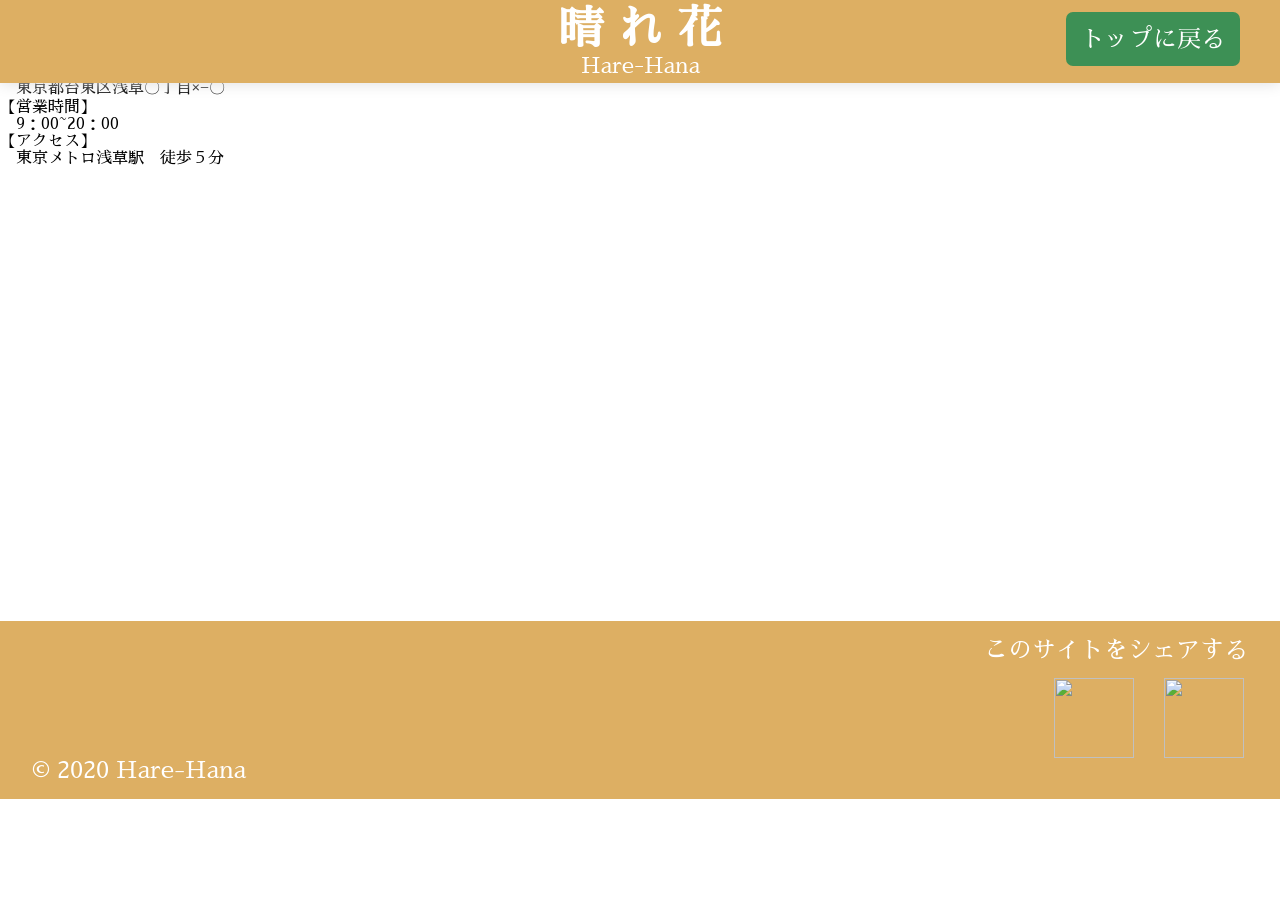
==== access.html @ f0dcaac5 "Create access.html" ====
<!doctype html>
<html lang="ja">
    <head>
        <meta charset="UTF-8">
        <title>晴れ花 | アクセス</title>
        <link rel="shortcut icon" href="images/sakira_icon.png">
        <meta name="description" content="着物レンタル「晴れ花」のホームページ。※Webの勉強のために作った、架空のサイトです。このお店は実在しません。">
        <meta property="og：title" content="晴れ花 | アクセス">
        <meta property="og：site_name" content="晴れ花">
        <meta property="og：description" content=" 着物レンタル「晴れ花」のホームページ。※Webの勉強のために作った、架空のサイトです。このお店は実在しません。">
        <meta property="og：type" content="website">
        <meta property="og：url" content="">
        <meta property="og：image" content src="images/p7145.jpg">
        <meta property="twitter：card" content="summary_large_image">
        <meta property = "fb:app_id" content="690927898114323">
        
        
        <link href="https://fonts.googleapis.com/css?family=Sawarabi+Mincho" rel="stylesheet">
        <link rel="stylesheet" href="common.css">
        <link rel="stylesheet" href="access.css">
        <link rel="stylesheet" href="responsive.css">
    </head>
    
    <body>
    
    <div id="fb-root"></div>
    <script async defer crossorigin="anonymous" src="https://connect.facebook.net/ja_JP/sdk.js#xfbml=1&version=v6.0"></script>
    
    
    <div class="header">
        <div class="menu">
           
        </div>
        
        
        <div class="header-title">
            <h1>晴 れ 花</h1>
            <p>Hare-Hana</p>
        </div>
        
        
        <div class="header-btn">
            <a href="index.html">トップに戻る</a>
        </div>
    </div>
        
        
        <div class="access">
            <div class="access-headline">
            <h1> ア <span>ク セ</span> ス</h1>
            <p class="circle-mark"></p>
            </div>
                
            <div class="access-wrap">
                <div class="access-text">
                    <h2>晴れ花</h2>
                    <p>〒111-00××<br>　東京都台東区浅草〇丁目×−〇</p>
                    <p>【営業時間】<br>　9：00~20：00</p>
                    <p>【アクセス】<br>　東京メトロ浅草駅　徒歩５分</p>
                </div>
                <div class="access-map">
                    <iframe src="https://www.google.com/maps/embed?pb=!1m18!1m12!1m3!1d3239.66552101517!2d139.79298631566604!3d35.70984773600867!2m3!1f0!2f0!3f0!3m2!1i1024!2i768!4f13.1!3m3!1m2!1s0x60188ec6db068cd1%3A0xd9a856805c8012bd!2z5rWF6I2J5a-6IOmbt-mWgA!5e0!3m2!1sja!2sjp!4v1586741647687!5m2!1sja!2sjp" width="600" height="450" frameborder="0" style="border:0;" allowfullscreen="" aria-hidden="false" tabindex="0"></iframe>
                </div>
            </div>
        </div>
        
        
        
        
        
        
        <div class="fotter">
           
           <div class="fotter-left">
               <p>&copy; 2020 Hare-Hana</p>
           </div>
           
           <div class="fotter-right">
               <p>このサイトをシェアする</p>
               
               <div class="icon-wrap">
                   <div class="twitter icon">
                       <a href="https://twitter.com/share?ref_src=twsrc%5Etfw" class="twitter-share-button"  data-show-count="false">
                                <img class="twitter-img" src="images/Twitter-Circle.png" charset="utf-8"></a>
                   </div>
                   
                   <div class="facebook icon">
                        <a href="https://www.facebook.com/sharer/sharer.php">
                                <img class="facebook-img" src="images/f_logo_RGB-Hex-Blue_512.png"></a>
                   </div>
               </div>
           </div>
        </div>
        
    </body>
</html>
---- common.css ----
@charset "utf-8";

*{
    margin: 0;
    padding: 0;
    font-family: "Sawarabi Mincho";　"serif";
}


/*ヘッダー*/
.header {
    width: 100%;
    background-color:  #ddaf63;
    box-shadow: 0 0 15px #dddddd;
    color: white; 
    position: fixed;
    top: 0;
    z-index: 90;
    padding: 5px 0;
}


.header-title {
    font-size: 1.4rem;
    text-align: center;
}


/*ヘッダー 予約ボタン*/
.header-btn {
    position: fixed;
    top: 1.6rem;
    right: 2.5rem;
}

.header-btn a {
    padding: 15px;
    font-size: 1.5rem;
    background-color: #3d9055;
    color: white;
    border-radius: 7px;
    text-decoration: none;
}


/*見出し　丸マーク*/
.circle-mark {
    width: 130px;
    height: 130px;
    background-color: #8e0040;
    border-radius: 50%;
    position: absolute;
    top: -60px;
    left: 30%;
    z-index: 1;
}





/*フッター*/
.fotter {
    background-color: #ddaf63;
    color: white;
    display: flex;
    justify-content: space-between;
    padding: 1rem 2rem;
}


.fotter p {
    font-size: 1.5rem;
}

.fotter-left {
    margin-top: 120px;
}


.icon-wrap {
    display: flex;
}


.facebook img, .twitter img{
    width: 80px;
    height: 80px;
    margin: 15px 0;
}

.twitter img {
    margin:  15px 30px 15px 70px;
}
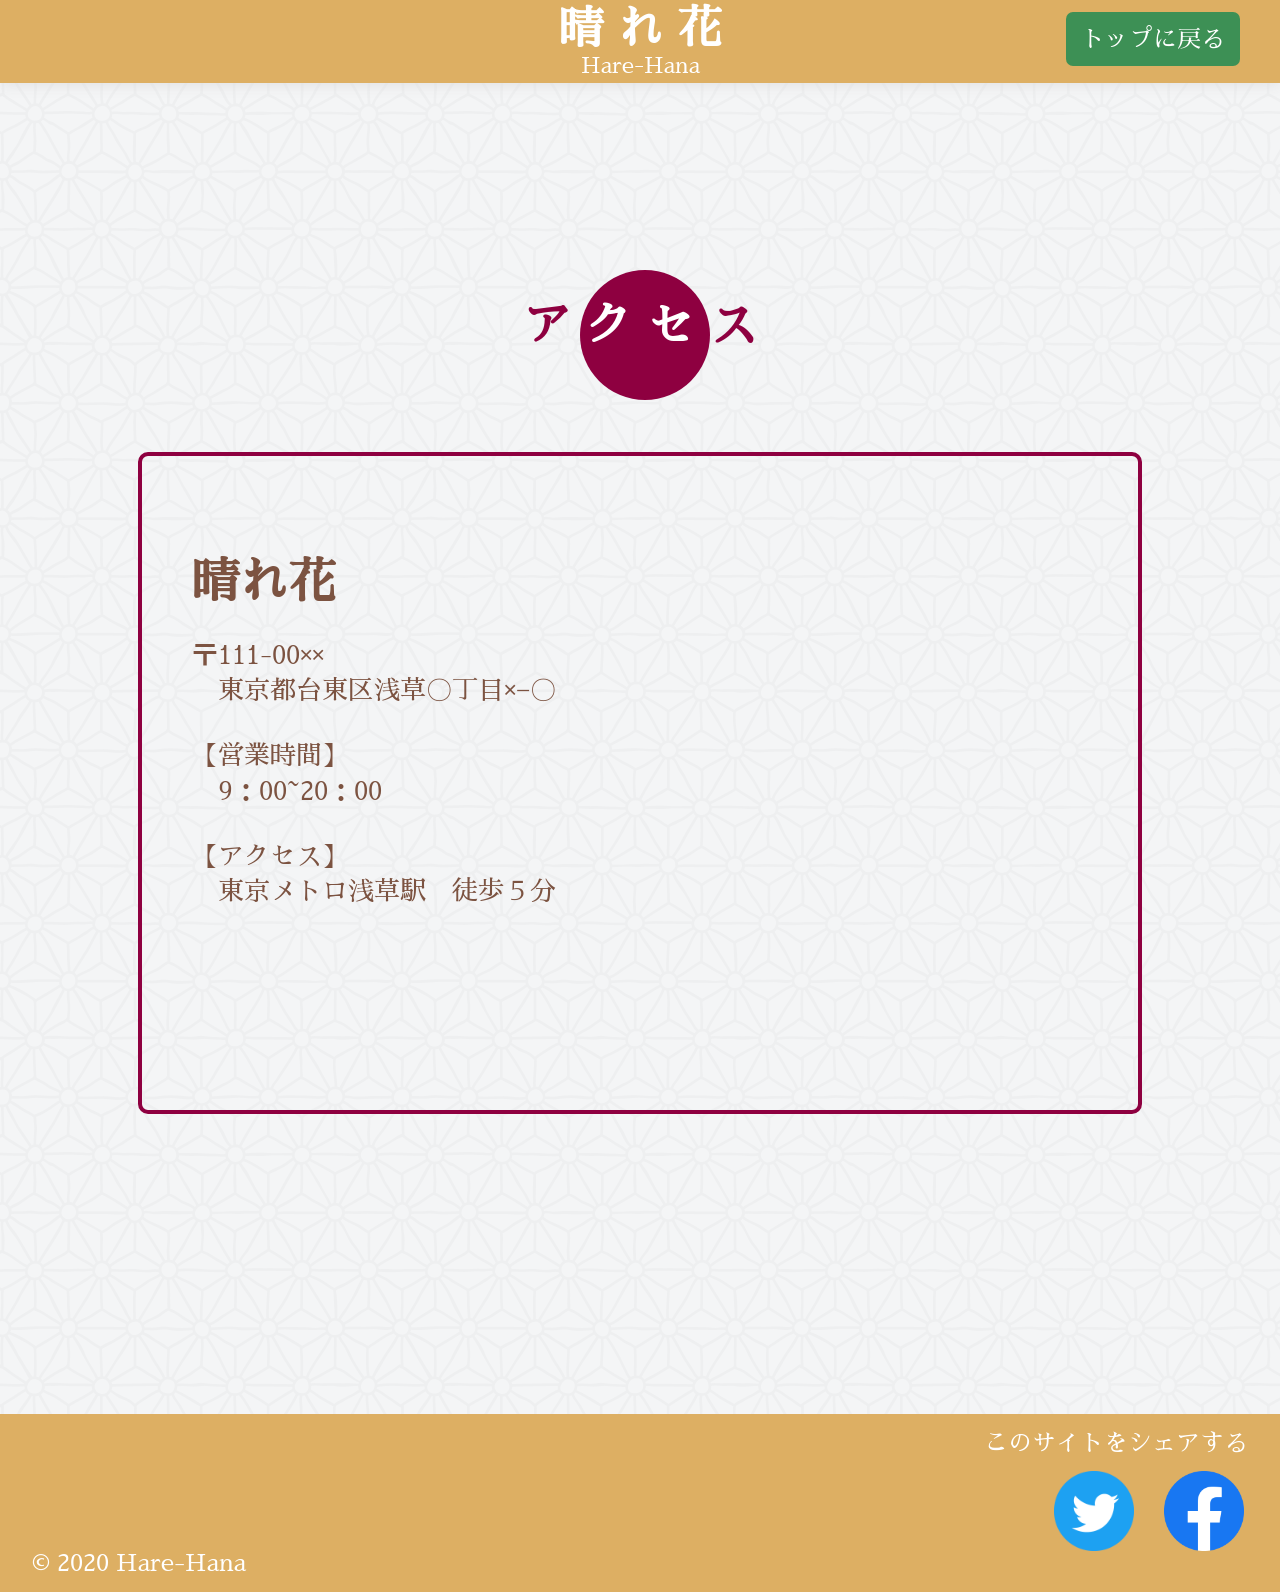
==== commit 00cab02d: "Update access.html" ====
--- a/access.html
+++ b/access.html
@@ -10,7 +10,7 @@
         <meta property="og：description" content=" 着物レンタル「晴れ花」のホームページ。※Webの勉強のために作った、架空のサイトです。このお店は実在しません。">
         <meta property="og：type" content="website">
         <meta property="og：url" content="">
-        <meta property="og：image" content src="images/p7145.jpg">
+        <meta property="og：image" content src="https://girlydrop.com/wp-content/uploads/post/p7145.jpg">
         <meta property="twitter：card" content="summary_large_image">
         <meta property = "fb:app_id" content="690927898114323">
         
--- a/access.css
+++ b/access.css
@@ -0,0 +1,65 @@
+@charset "utf-8";
+
+
+.access {
+    background-image: url(images/asanoha-400px.png);
+    color: #7c5341;
+    padding: 300px 0;
+}
+
+/*アクセス見出し*/
+.access-headline {
+    width: 300px;
+    padding: 0 0 50px;
+    margin: 0 auto;
+    margin-bottom: 50px;
+    position: relative;
+}
+
+
+.access h1 {
+    font-size: 3rem;
+    color: #8e0040;
+    text-align: center;
+    position: relative;
+    z-index: 2;
+}
+
+.access span {
+    color: white;
+}
+
+
+.access-wrap {
+    display: flex;
+    flex-wrap: wrap;
+    width: 70%;
+    margin: 0 auto;
+    padding: 100px 50px 100px;
+    border: 4px solid #8e0040;
+    border-radius: 10px;
+}
+
+.access-text {
+    margin-right: 50px;
+    width: 45%;
+}
+
+.access-text h2 {
+    font-size: 3rem;
+}
+
+.access-map {
+    width: 49%;
+}
+
+.access-map iframe {
+    width: 100%; 
+    border-radius: 7px;
+}
+
+.access p {
+    font-size: 1.6rem;
+    line-height: 2.2rem;
+    margin-top: 30px;
+}
--- a/responsive.css
+++ b/responsive.css
@@ -0,0 +1,99 @@
+@charset "utf-8";
+
+/*タブレット用のCSS*/
+@media (max-width:1024px){
+
+/*メインページ*/
+    .plan h3 {
+    font-size: 2.2.5rem;
+    }
+
+
+    .plan p {
+        margin-top: 5rem;
+        font-size: 1.5rem;
+        line-height: 2.8rem;
+    }
+    
+   
+    .shiki h2 {
+        margin-bottom: 0;
+    }
+    
+    
+    .shiki-wrap {
+        margin-top: 0;
+    }
+    
+    
+    .shiki-img {
+        border-radius: 50%;  /* 角丸半径を50%にする(=円形にする) */
+        width:  350px;       /* ※縦横を同値に */
+        height: 350px;       /* ※縦横を同値に */
+        margin-top: 50px;
+    }
+    
+    .shiki h3 {
+        margin-top: 60px;
+    }
+    
+    .inquiry-wrap {
+        padding: 50px 40px;
+    }
+    
+    .inquiry-text h4 {
+        font-size: 2rem;
+    }
+    
+    .inquiry-text h3 {
+        font-size: 3rem;
+        margin-right: 7px;
+    }
+    
+
+   
+    .inquiry-btn {
+        font-size: 1.2rem;
+    }
+    
+    
+/*アクセスページ*/
+    
+    .access-text {
+        width: 100%;
+    }
+    
+    .access-map {
+        width: 100%;
+        margin-top: 50px;
+    }
+    
+    .appoint-table th {
+        font-size: 1.5rem;
+    }
+
+    
+    input,select,textarea {
+    width: 250px;
+    }
+    
+    .item-right {
+        padding: 3px 15px;
+    }
+    
+    #menu::before {
+        width: 33rem;
+    }
+    
+       
+.header-btn a {
+    font-size: 1rem;
+    }
+    
+    
+ 
+    
+    
+}
+
+}
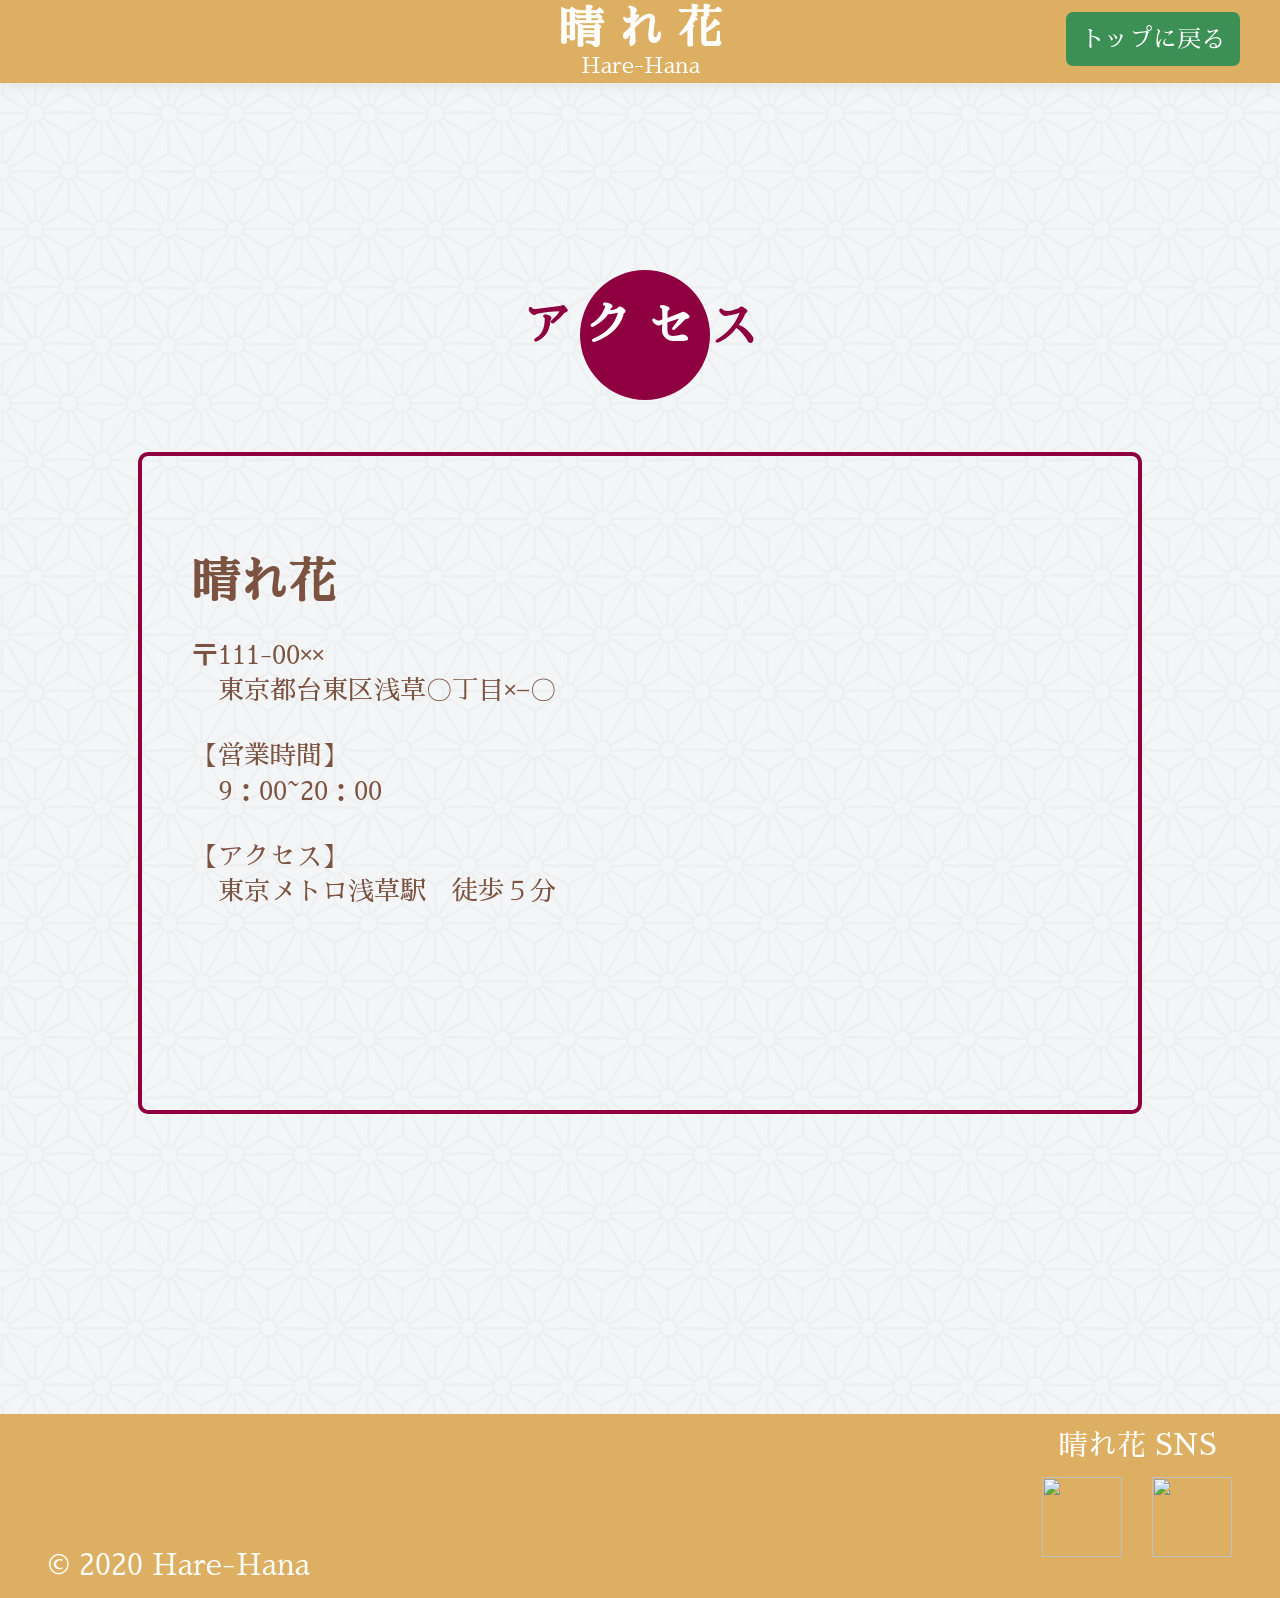
==== commit 92beb41b: "Update access.html" ====
--- a/access.html
+++ b/access.html
@@ -10,11 +10,11 @@
         <meta property="og：description" content=" 着物レンタル「晴れ花」のホームページ。※Webの勉強のために作った、架空のサイトです。このお店は実在しません。">
         <meta property="og：type" content="website">
         <meta property="og：url" content="">
-        <meta property="og：image" content src="https://girlydrop.com/wp-content/uploads/post/p7145.jpg">
+        <meta property="og：image" content src="images/p7145.jpg">
         <meta property="twitter：card" content="summary_large_image">
         <meta property = "fb:app_id" content="690927898114323">
         
-        
+        <link rel="stylesheet" href="http://maxcdn.bootstrapcdn.com/font-awesome/4.3.0/css/font-awesome.min.css">
         <link href="https://fonts.googleapis.com/css?family=Sawarabi+Mincho" rel="stylesheet">
         <link rel="stylesheet" href="common.css">
         <link rel="stylesheet" href="access.css">
@@ -69,28 +69,30 @@
         
         
         
-        <div class="fotter">
+  <div class="fotter">
            
            <div class="fotter-left">
                <p>&copy; 2020 Hare-Hana</p>
            </div>
            
            <div class="fotter-right">
-               <p>このサイトをシェアする</p>
+               <p>晴れ花 SNS</p>
                
                <div class="icon-wrap">
                    <div class="twitter icon">
-                       <a href="https://twitter.com/share?ref_src=twsrc%5Etfw" class="twitter-share-button"  data-show-count="false">
-                                <img class="twitter-img" src="images/Twitter-Circle.png" charset="utf-8"></a>
+                       <a href="https://twitter.com/otameshiHP">
+                          <img src="images/twitter-squear.png">
+                       </a>
                    </div>
                    
-                   <div class="facebook icon">
-                        <a href="https://www.facebook.com/sharer/sharer.php">
-                                <img class="facebook-img" src="images/f_logo_RGB-Hex-Blue_512.png"></a>
+                   <div class="instagram icon">
+                        <a href="https://www.instagram.com/otameshihp">
+                            <img class="instagram-img" src="images/Instagram_AppIcon_Aug2017.png">
+                       </a>
                    </div>
                </div>
-           </div>
-        </div>
-        
+       </div>
+    </div>
+    
     </body>
 </html>
--- a/common.css
+++ b/common.css
@@ -65,12 +65,12 @@
     color: white;
     display: flex;
     justify-content: space-between;
-    padding: 1rem 2rem;
+    padding: 1rem 3rem;
 }
 
 
 .fotter p {
-    font-size: 1.5rem;
+    font-size: 1.8rem;
 }
 
 .fotter-left {
@@ -82,8 +82,13 @@
     display: flex;
 }
 
+.fotter-right p {
+    text-align: right;
+    padding-right: 1rem;
+}
 
-.facebook img, .twitter img{
+
+.instagram img, .twitter img{
     width: 80px;
     height: 80px;
     margin: 15px 0;
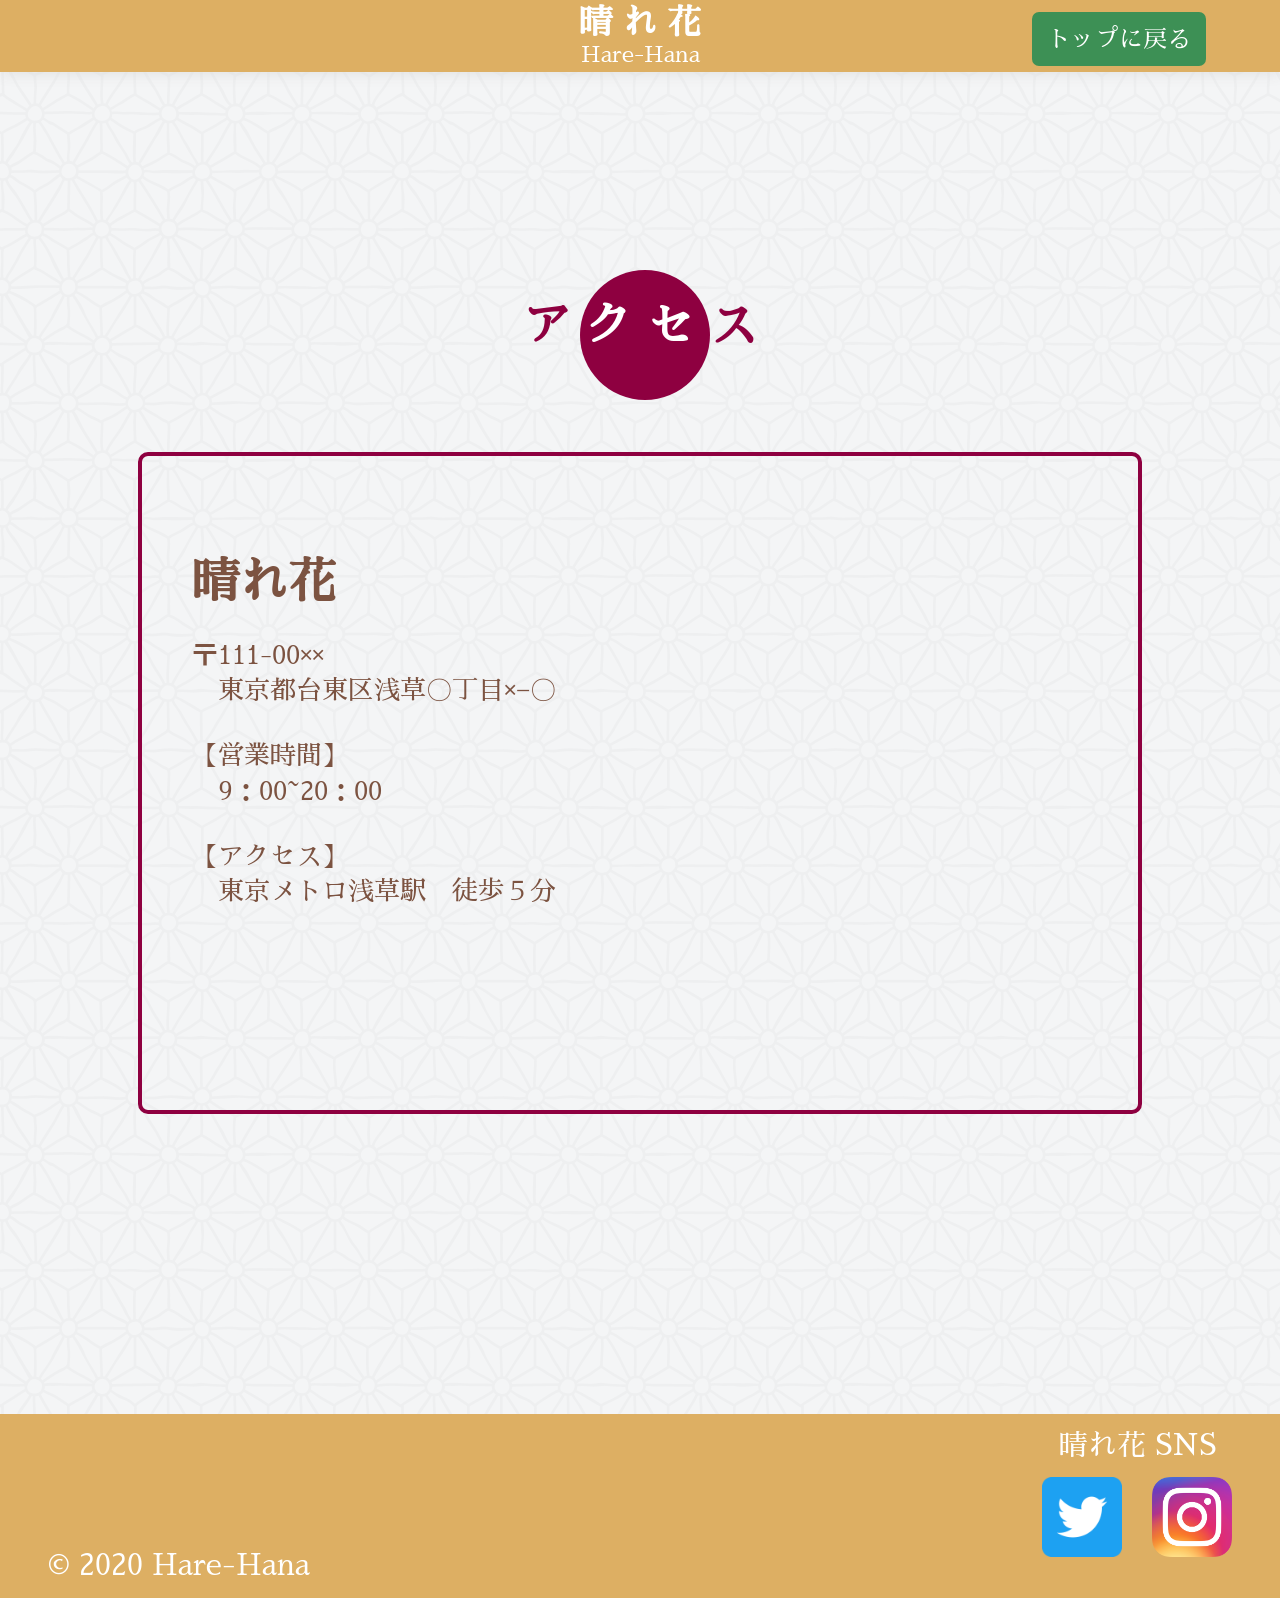
==== commit 1f054bb8: "Update access.html" ====
--- a/access.html
+++ b/access.html
@@ -34,7 +34,7 @@
         
         
         <div class="header-title">
-            <h1>晴 れ 花</h1>
+            <h2>晴 れ 花</h2>
             <p>Hare-Hana</p>
         </div>
         
--- a/common.css
+++ b/common.css
@@ -31,6 +31,7 @@
     position: fixed;
     top: 1.6rem;
     right: 2.5rem;
+    width: 13rem;
 }
 
 .header-btn a {
--- a/responsive.css
+++ b/responsive.css
@@ -2,6 +2,10 @@
 
 /*タブレット用のCSS*/
 @media (max-width:1024px){
+    .plan img{
+        height: 100%;
+        object-fit: cover;
+    }
 
 /*メインページ*/
     .plan h3 {
@@ -84,16 +88,39 @@
     #menu::before {
         width: 33rem;
     }
+   
     
-       
-.header-btn a {
-    font-size: 1rem;
+    
+/*iPhoneのみエバーのデバッグ*/    
+    .header-btn a {
+        font-size: 1.5rem;
     }
     
     
+    .inquiry-wrap {
+        padding: 35px;
+        width: 80%;
+    }
+
+    
+    .header-btn {
+        position: fixed;
+        top: 1.6rem;
+        right: 1rem;
+        width: 13rem;
+    }
  
+    .btn {
+        border-radius: 7px;
+        width: 13.5rem;
+        font-size: 1.5rem;
+    }
+
+
+    #menu a {
+        font-size: 2rem;
+    }
     
+
     
 }
-
-}
